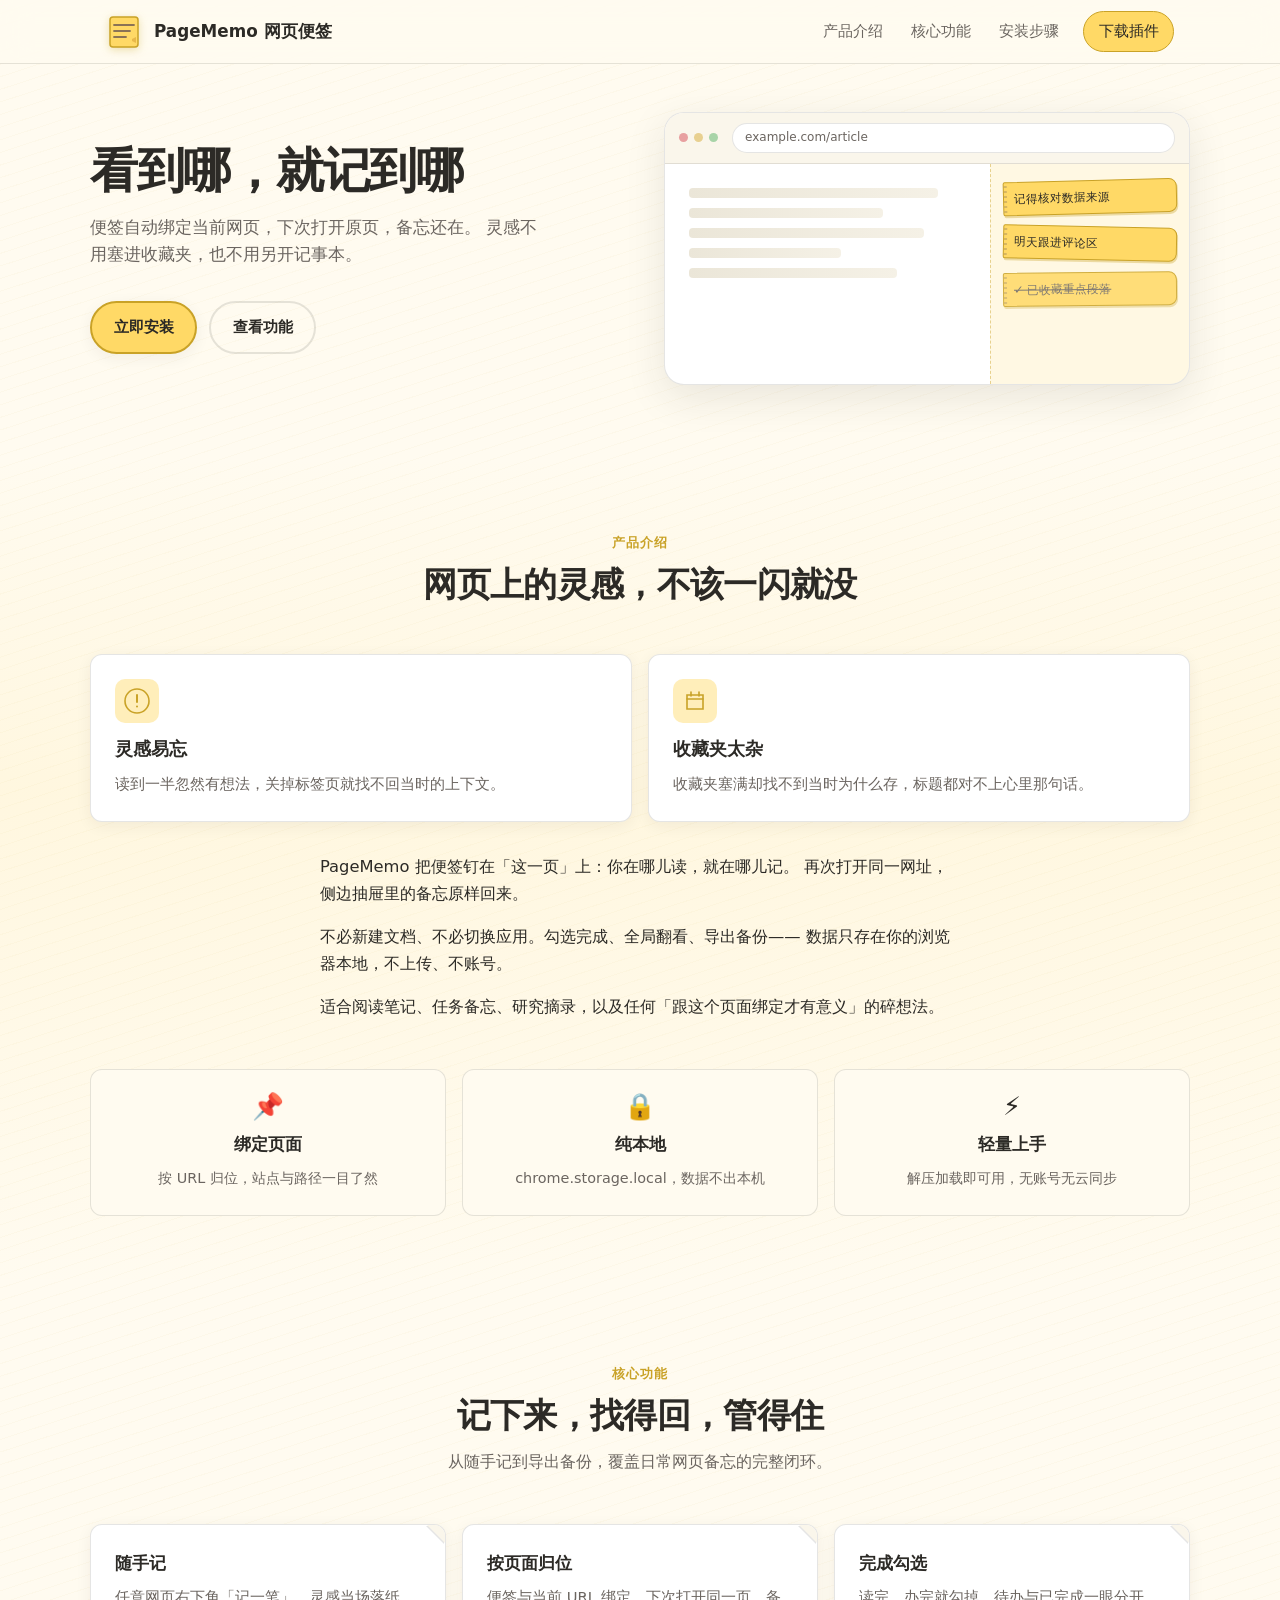
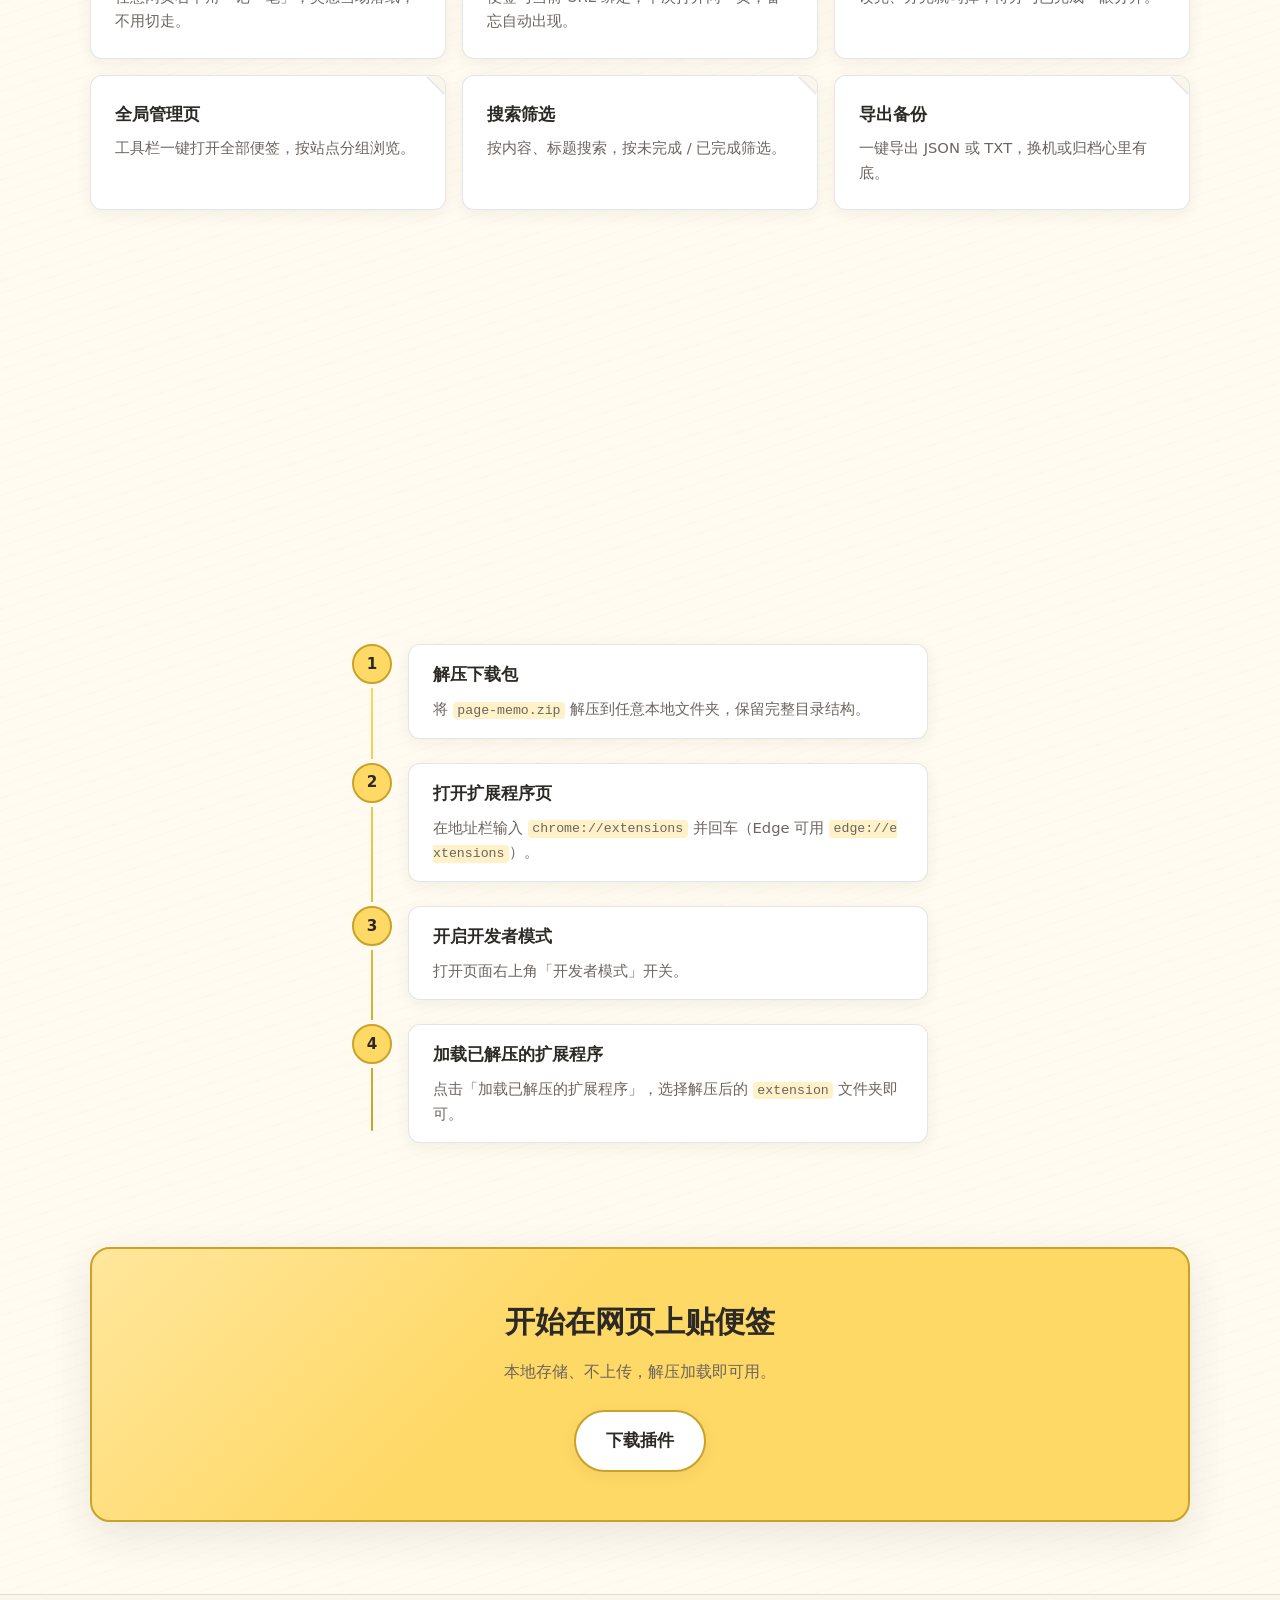
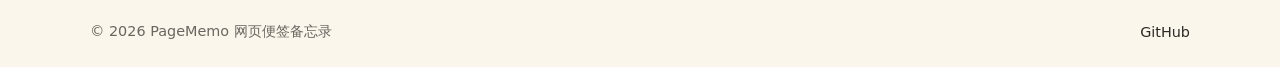
==== docs/index.html @ 7c5191da "feat: 网页便签备忘录插件与官网首版" ====
<!DOCTYPE html>
<html lang="zh-CN">
<head>
  <meta charset="UTF-8" />
  <meta name="viewport" content="width=device-width, initial-scale=1" />
  <meta name="description" content="PageMemo 网页便签备忘录 —— 看到哪，就记到哪。便签自动绑定当前网页，纯本地存储。" />
  <title>PageMemo 网页便签备忘录</title>
  <link rel="stylesheet" href="./css/style.css" />
</head>
<body>
  <!-- ========== 导航 ========== -->
  <header class="site-header" id="top">
    <nav class="nav" aria-label="主导航">
      <a class="brand" href="#top">
        <!-- 内联 SVG Logo：便签纸 -->
        <svg class="brand-logo" width="36" height="36" viewBox="0 0 36 36" aria-hidden="true" focusable="false">
          <rect x="4" y="3" width="28" height="30" rx="3" fill="#FFD966" stroke="#C9A227" stroke-width="1.5"/>
          <path d="M8 11h20M8 17h16M8 23h12" stroke="#8B7355" stroke-width="1.8" stroke-linecap="round"/>
          <path d="M26 27l4 2v-6l-4 2z" fill="#E8B84A"/>
        </svg>
        <span class="brand-text">PageMemo 网页便签</span>
      </a>

      <button
        type="button"
        class="nav-toggle"
        id="nav-toggle"
        aria-controls="nav-menu"
        aria-expanded="false"
        aria-label="打开菜单"
      >
        <span class="nav-toggle-bar" aria-hidden="true"></span>
        <span class="nav-toggle-bar" aria-hidden="true"></span>
        <span class="nav-toggle-bar" aria-hidden="true"></span>
      </button>

      <ul class="nav-menu" id="nav-menu">
        <li><a href="#about">产品介绍</a></li>
        <li><a href="#features">核心功能</a></li>
        <li><a href="#install">安装步骤</a></li>
        <li>
          <a class="nav-cta" href="./download/page-memo.zip" download>下载插件</a>
        </li>
      </ul>
    </nav>
  </header>

  <main>
    <!-- ========== Hero ========== -->
    <section class="hero" aria-labelledby="hero-title">
      <div class="hero-inner">
        <div class="hero-copy reveal">
          <h1 id="hero-title">看到哪，就记到哪</h1>
          <p class="hero-sub">
            便签自动绑定当前网页，下次打开原页，备忘还在。
            灵感不用塞进收藏夹，也不用另开记事本。
          </p>
          <div class="hero-actions">
            <a class="btn btn-primary" href="./download/page-memo.zip" download>立即安装</a>
            <a class="btn btn-ghost" href="#features">查看功能</a>
          </div>
        </div>

        <!-- 纯 CSS 浏览器 + 侧边便签抽屉示意图 -->
        <div class="hero-visual reveal" aria-hidden="true">
          <div class="mock-browser">
            <div class="mock-chrome">
              <span class="mock-dot"></span>
              <span class="mock-dot"></span>
              <span class="mock-dot"></span>
              <div class="mock-url">example.com/article</div>
            </div>
            <div class="mock-body">
              <div class="mock-lines">
                <span class="mock-line w90"></span>
                <span class="mock-line w70"></span>
                <span class="mock-line w85"></span>
                <span class="mock-line w55"></span>
                <span class="mock-line w75"></span>
              </div>
              <div class="mock-drawer">
                <div class="mock-sticky s1">记得核对数据来源</div>
                <div class="mock-sticky s2">明天跟进评论区</div>
                <div class="mock-sticky s3">✓ 已收藏重点段落</div>
              </div>
            </div>
          </div>
        </div>
      </div>
    </section>

    <!-- ========== 产品介绍 ========== -->
    <section class="section about" id="about" aria-labelledby="about-title">
      <div class="section-inner">
        <header class="section-head reveal">
          <p class="eyebrow">产品介绍</p>
          <h2 id="about-title">网页上的灵感，不该一闪就没</h2>
        </header>

        <div class="pain-grid reveal">
          <article class="pain-card">
            <div class="pain-icon" aria-hidden="true">
              <svg width="28" height="28" viewBox="0 0 28 28" fill="none">
                <circle cx="14" cy="14" r="12" stroke="currentColor" stroke-width="1.6"/>
                <path d="M14 8v7M14 19.5h.01" stroke="currentColor" stroke-width="2" stroke-linecap="round"/>
              </svg>
            </div>
            <h3>灵感易忘</h3>
            <p>读到一半忽然有想法，关掉标签页就找不回当时的上下文。</p>
          </article>
          <article class="pain-card">
            <div class="pain-icon" aria-hidden="true">
              <svg width="28" height="28" viewBox="0 0 28 28" fill="none">
                <path d="M6 8h16v14H6z" stroke="currentColor" stroke-width="1.6"/>
                <path d="M10 5v4M18 5v4M6 12h16" stroke="currentColor" stroke-width="1.6" stroke-linecap="round"/>
              </svg>
            </div>
            <h3>收藏夹太杂</h3>
            <p>收藏夹塞满却找不到当时为什么存，标题都对不上心里那句话。</p>
          </article>
        </div>

        <div class="about-copy reveal">
          <p>
            PageMemo 把便签钉在「这一页」上：你在哪儿读，就在哪儿记。
            再次打开同一网址，侧边抽屉里的备忘原样回来。
          </p>
          <p>
            不必新建文档、不必切换应用。勾选完成、全局翻看、导出备份——
            数据只存在你的浏览器本地，不上传、不账号。
          </p>
          <p>
            适合阅读笔记、任务备忘、研究摘录，以及任何「跟这个页面绑定才有意义」的碎想法。
          </p>
        </div>

        <div class="icon-cards reveal">
          <article class="icon-card">
            <span class="icon-card-mark" aria-hidden="true">📌</span>
            <h3>绑定页面</h3>
            <p>按 URL 归位，站点与路径一目了然</p>
          </article>
          <article class="icon-card">
            <span class="icon-card-mark" aria-hidden="true">🔒</span>
            <h3>纯本地</h3>
            <p>chrome.storage.local，数据不出本机</p>
          </article>
          <article class="icon-card">
            <span class="icon-card-mark" aria-hidden="true">⚡</span>
            <h3>轻量上手</h3>
            <p>解压加载即可用，无账号无云同步</p>
          </article>
        </div>
      </div>
    </section>

    <!-- ========== 核心功能 ========== -->
    <section class="section features" id="features" aria-labelledby="features-title">
      <div class="section-inner">
        <header class="section-head reveal">
          <p class="eyebrow">核心功能</p>
          <h2 id="features-title">记下来，找得回，管得住</h2>
          <p class="section-desc">从随手记到导出备份，覆盖日常网页备忘的完整闭环。</p>
        </header>

        <ul class="feature-grid">
          <li class="feature-card reveal">
            <h3>随手记</h3>
            <p>任意网页右下角「记一笔」，灵感当场落纸，不用切走。</p>
          </li>
          <li class="feature-card reveal">
            <h3>按页面归位</h3>
            <p>便签与当前 URL 绑定，下次打开同一页，备忘自动出现。</p>
          </li>
          <li class="feature-card reveal">
            <h3>完成勾选</h3>
            <p>读完、办完就勾掉，待办与已完成一眼分开。</p>
          </li>
          <li class="feature-card reveal">
            <h3>全局管理页</h3>
            <p>工具栏一键打开全部便签，按站点分组浏览。</p>
          </li>
          <li class="feature-card reveal">
            <h3>搜索筛选</h3>
            <p>按内容、标题搜索，按未完成 / 已完成筛选。</p>
          </li>
          <li class="feature-card reveal">
            <h3>导出备份</h3>
            <p>一键导出 JSON 或 TXT，换机或归档心里有底。</p>
          </li>
          <li class="feature-card reveal feature-card--wide">
            <h3>纯本地存储</h3>
            <p>数据仅保存在本机浏览器，不上传服务器，不依赖账号登录。</p>
          </li>
        </ul>
      </div>
    </section>

    <!-- ========== 安装步骤 ========== -->
    <section class="section install" id="install" aria-labelledby="install-title">
      <div class="section-inner">
        <header class="section-head reveal">
          <p class="eyebrow">安装步骤</p>
          <h2 id="install-title">四步加载，即可使用</h2>
          <p class="section-desc">当前为开发者模式安装，打包 zip 后按下列步骤操作。</p>
        </header>

        <ol class="timeline reveal">
          <li class="timeline-item">
            <span class="timeline-num" aria-hidden="true">1</span>
            <div class="timeline-body">
              <h3>解压下载包</h3>
              <p>将 <code>page-memo.zip</code> 解压到任意本地文件夹，保留完整目录结构。</p>
            </div>
          </li>
          <li class="timeline-item">
            <span class="timeline-num" aria-hidden="true">2</span>
            <div class="timeline-body">
              <h3>打开扩展程序页</h3>
              <p>在地址栏输入 <code>chrome://extensions</code> 并回车（Edge 可用 <code>edge://extensions</code>）。</p>
            </div>
          </li>
          <li class="timeline-item">
            <span class="timeline-num" aria-hidden="true">3</span>
            <div class="timeline-body">
              <h3>开启开发者模式</h3>
              <p>打开页面右上角「开发者模式」开关。</p>
            </div>
          </li>
          <li class="timeline-item">
            <span class="timeline-num" aria-hidden="true">4</span>
            <div class="timeline-body">
              <h3>加载已解压的扩展程序</h3>
              <p>点击「加载已解压的扩展程序」，选择解压后的 <code>extension</code> 文件夹即可。</p>
            </div>
          </li>
        </ol>
      </div>
    </section>

    <!-- ========== CTA ========== -->
    <section class="section cta" id="download" aria-labelledby="cta-title">
      <div class="cta-panel reveal">
        <h2 id="cta-title">开始在网页上贴便签</h2>
        <p>本地存储、不上传，解压加载即可用。</p>
        <a class="btn btn-primary btn-lg" href="./download/page-memo.zip" download>下载插件</a>
      </div>
    </section>
  </main>

  <!-- ========== 页脚 ========== -->
  <footer class="site-footer">
    <div class="footer-inner">
      <p class="footer-copy">© 2026 PageMemo 网页便签备忘录</p>
      <p class="footer-links">
        <a href="https://github.com/yourname/page-memo" rel="noopener noreferrer" target="_blank">GitHub</a>
      </p>
    </div>
  </footer>

  <script src="./js/main.js"></script>
</body>
</html>
---- docs/css/style.css ----
/* ========================================
   PageMemo 官方宣传站 — 全局样式
   便签黄 + 暖白纸张质感，无外部依赖
   ======================================== */

:root {
  /* 品牌色 */
  --memo-yellow: #FFD966;
  --memo-yellow-deep: #E8B84A;
  --accent: #C9A227;
  --paper: #FFFBF0;
  --paper-dark: #FAF6EB;
  --ink: #2C2A26;
  --muted: #6B6560;
  --line: rgba(44, 42, 38, 0.12);
  --shadow: 0 12px 40px rgba(44, 42, 38, 0.1);
  --shadow-soft: 0 4px 16px rgba(44, 42, 38, 0.06);

  /* 间距 / 圆角 */
  --space-1: 0.25rem;
  --space-2: 0.5rem;
  --space-3: 0.75rem;
  --space-4: 1rem;
  --space-5: 1.5rem;
  --space-6: 2rem;
  --space-7: 3rem;
  --space-8: 4.5rem;
  --radius-sm: 6px;
  --radius: 12px;
  --radius-lg: 20px;
  --max-width: 1100px;

  /* 字体 */
  --font: "PingFang SC", "Microsoft YaHei", "Hiragino Sans GB", "Noto Sans SC",
    system-ui, -apple-system, sans-serif;
  --header-h: 64px;
}

/* ---------- 基础重置 ---------- */
*,
*::before,
*::after {
  box-sizing: border-box;
}

html {
  scroll-behavior: smooth;
  scroll-padding-top: calc(var(--header-h) + 12px);
}

body {
  margin: 0;
  font-family: var(--font);
  font-size: 16px;
  line-height: 1.65;
  color: var(--ink);
  background-color: var(--paper);
  /* 极淡斜纹纸感，无外部图片 */
  background-image:
    repeating-linear-gradient(
      -18deg,
      transparent,
      transparent 11px,
      rgba(201, 162, 39, 0.035) 11px,
      rgba(201, 162, 39, 0.035) 12px
    );
  overflow-x: hidden;
  -webkit-font-smoothing: antialiased;
}

img,
svg {
  max-width: 100%;
  display: block;
}

a {
  color: var(--accent);
  text-decoration: none;
}

a:hover {
  text-decoration: underline;
}

ul,
ol {
  margin: 0;
  padding: 0;
  list-style: none;
}

h1,
h2,
h3,
p {
  margin: 0;
}

code {
  font-family: ui-monospace, "Cascadia Code", "Consolas", monospace;
  font-size: 0.9em;
  background: rgba(255, 217, 102, 0.35);
  padding: 0.1em 0.35em;
  border-radius: 4px;
  word-break: break-all;
}

/* ---------- 布局容器 ---------- */
.section {
  padding: var(--space-8) var(--space-4);
}

.section-inner {
  max-width: var(--max-width);
  margin: 0 auto;
}

.section-head {
  text-align: center;
  margin-bottom: var(--space-7);
  max-width: 36rem;
  margin-left: auto;
  margin-right: auto;
}

.section-head h2 {
  font-size: clamp(1.6rem, 4vw, 2.15rem);
  font-weight: 700;
  letter-spacing: -0.02em;
  line-height: 1.25;
  margin-top: var(--space-2);
}

.section-desc {
  margin-top: var(--space-3);
  color: var(--muted);
}

.eyebrow {
  display: inline-block;
  font-size: 0.8rem;
  font-weight: 600;
  letter-spacing: 0.08em;
  text-transform: uppercase;
  color: var(--accent);
}

/* ---------- 按钮 ---------- */
.btn {
  display: inline-flex;
  align-items: center;
  justify-content: center;
  gap: var(--space-2);
  padding: 0.75rem 1.35rem;
  border-radius: 999px;
  font-family: inherit;
  font-size: 0.95rem;
  font-weight: 600;
  border: 2px solid transparent;
  cursor: pointer;
  text-decoration: none;
  transition: transform 0.15s ease, box-shadow 0.15s ease, background 0.15s ease;
}

.btn:hover {
  text-decoration: none;
  transform: translateY(-1px);
}

.btn:active {
  transform: translateY(0);
}

.btn-primary {
  background: var(--memo-yellow);
  color: var(--ink);
  border-color: var(--accent);
  box-shadow: var(--shadow-soft);
}

.btn-primary:hover {
  background: var(--memo-yellow-deep);
}

.btn-ghost {
  background: transparent;
  color: var(--ink);
  border-color: var(--line);
}

.btn-ghost:hover {
  border-color: var(--accent);
  background: rgba(255, 217, 102, 0.2);
}

.btn-lg {
  padding: 0.95rem 1.85rem;
  font-size: 1.05rem;
}

/* ---------- 导航：吸顶 + 毛玻璃 ---------- */
.site-header {
  position: sticky;
  top: 0;
  z-index: 100;
  height: var(--header-h);
  background: rgba(255, 251, 240, 0.78);
  backdrop-filter: blur(14px);
  -webkit-backdrop-filter: blur(14px);
  border-bottom: 1px solid var(--line);
}

.nav {
  max-width: var(--max-width);
  height: 100%;
  margin: 0 auto;
  padding: 0 var(--space-4);
  display: flex;
  align-items: center;
  justify-content: space-between;
  gap: var(--space-4);
}

.brand {
  display: flex;
  align-items: center;
  gap: var(--space-3);
  color: var(--ink);
  text-decoration: none;
  font-weight: 700;
  font-size: 1.05rem;
  flex-shrink: 0;
}

.brand:hover {
  text-decoration: none;
}

.brand-logo {
  flex-shrink: 0;
  filter: drop-shadow(0 2px 4px rgba(201, 162, 39, 0.35));
}

.brand-text {
  white-space: nowrap;
}

.nav-menu {
  display: flex;
  align-items: center;
  gap: var(--space-1);
}

.nav-menu a {
  display: block;
  padding: var(--space-2) var(--space-3);
  color: var(--muted);
  font-weight: 500;
  font-size: 0.95rem;
  border-radius: var(--radius-sm);
  text-decoration: none;
  transition: color 0.15s ease, background 0.15s ease;
}

.nav-menu a:hover,
.nav-menu a.is-active {
  color: var(--ink);
  background: rgba(255, 217, 102, 0.35);
  text-decoration: none;
}

.nav-cta {
  margin-left: var(--space-2);
  background: var(--memo-yellow) !important;
  color: var(--ink) !important;
  border: 1.5px solid var(--accent);
  padding: 0.45rem 0.9rem !important;
  border-radius: 999px !important;
}

.nav-cta:hover {
  background: var(--memo-yellow-deep) !important;
}

/* 汉堡按钮 */
.nav-toggle {
  display: none;
  flex-direction: column;
  justify-content: center;
  gap: 5px;
  width: 44px;
  height: 44px;
  padding: 10px;
  border: 1px solid var(--line);
  border-radius: var(--radius-sm);
  background: var(--paper);
  cursor: pointer;
}

.nav-toggle-bar {
  display: block;
  height: 2px;
  width: 100%;
  background: var(--ink);
  border-radius: 1px;
  transition: transform 0.2s ease, opacity 0.2s ease;
}

.nav-toggle[aria-expanded="true"] .nav-toggle-bar:nth-child(1) {
  transform: translateY(7px) rotate(45deg);
}

.nav-toggle[aria-expanded="true"] .nav-toggle-bar:nth-child(2) {
  opacity: 0;
}

.nav-toggle[aria-expanded="true"] .nav-toggle-bar:nth-child(3) {
  transform: translateY(-7px) rotate(-45deg);
}

/* ---------- Hero ---------- */
.hero {
  padding: var(--space-7) var(--space-4) var(--space-8);
}

.hero-inner {
  max-width: var(--max-width);
  margin: 0 auto;
  display: grid;
  grid-template-columns: 1fr 1fr;
  gap: var(--space-7);
  align-items: center;
}

.hero-copy h1 {
  font-size: clamp(2rem, 5vw, 3rem);
  font-weight: 800;
  letter-spacing: -0.03em;
  line-height: 1.15;
}

.hero-sub {
  margin-top: var(--space-4);
  color: var(--muted);
  font-size: 1.05rem;
  max-width: 28rem;
}

.hero-actions {
  margin-top: var(--space-6);
  display: flex;
  flex-wrap: wrap;
  gap: var(--space-3);
}

/* Hero 示意图：浏览器 + 侧边便签 */
.hero-visual {
  position: relative;
  min-width: 0;
}

.mock-browser {
  background: #fff;
  border: 1.5px solid var(--line);
  border-radius: var(--radius-lg);
  box-shadow: var(--shadow);
  overflow: hidden;
}

.mock-chrome {
  display: flex;
  align-items: center;
  gap: 6px;
  padding: 10px 14px;
  background: var(--paper-dark);
  border-bottom: 1px solid var(--line);
}

.mock-dot {
  width: 9px;
  height: 9px;
  border-radius: 50%;
  background: #ddd5c4;
}

.mock-dot:nth-child(1) { background: #e8a0a0; }
.mock-dot:nth-child(2) { background: #e8d090; }
.mock-dot:nth-child(3) { background: #a8d4a8; }

.mock-url {
  flex: 1;
  margin-left: 8px;
  padding: 4px 12px;
  font-size: 0.75rem;
  color: var(--muted);
  background: #fff;
  border: 1px solid var(--line);
  border-radius: 999px;
  white-space: nowrap;
  overflow: hidden;
  text-overflow: ellipsis;
}

.mock-body {
  display: grid;
  grid-template-columns: 1fr minmax(120px, 38%);
  min-height: 220px;
}

.mock-lines {
  padding: var(--space-5);
  display: flex;
  flex-direction: column;
  gap: 10px;
}

.mock-line {
  display: block;
  height: 10px;
  border-radius: 4px;
  background: linear-gradient(90deg, #ebe6d8, #f5f1e6);
}

.mock-line.w90 { width: 90%; }
.mock-line.w70 { width: 70%; }
.mock-line.w85 { width: 85%; }
.mock-line.w55 { width: 55%; }
.mock-line.w75 { width: 75%; }

.mock-drawer {
  background: rgba(255, 217, 102, 0.18);
  border-left: 1px dashed rgba(201, 162, 39, 0.45);
  padding: var(--space-4) var(--space-3);
  display: flex;
  flex-direction: column;
  gap: var(--space-3);
}

.mock-sticky {
  background: var(--memo-yellow);
  border: 1px solid var(--accent);
  border-radius: 2px 8px 8px 2px;
  padding: 8px 10px;
  font-size: 0.72rem;
  line-height: 1.4;
  color: var(--ink);
  box-shadow: 1px 2px 0 rgba(201, 162, 39, 0.35);
  /* 左侧撕痕感 */
  position: relative;
}

.mock-sticky::before {
  content: "";
  position: absolute;
  left: 0;
  top: 0;
  bottom: 0;
  width: 3px;
  background: repeating-linear-gradient(
    to bottom,
    transparent 0 3px,
    rgba(139, 115, 85, 0.35) 3px 5px
  );
}

.mock-sticky.s1 { transform: rotate(-1.5deg); }
.mock-sticky.s2 { transform: rotate(1.2deg); }
.mock-sticky.s3 {
  transform: rotate(-0.6deg);
  opacity: 0.85;
  text-decoration: line-through;
  color: var(--muted);
}

/* ---------- 产品介绍 ---------- */
.about {
  background: linear-gradient(180deg, transparent, rgba(255, 217, 102, 0.12) 40%, transparent);
}

.pain-grid {
  display: grid;
  grid-template-columns: 1fr 1fr;
  gap: var(--space-4);
  margin-bottom: var(--space-6);
}

.pain-card {
  background: #fff;
  border: 1px solid var(--line);
  border-radius: var(--radius);
  padding: var(--space-5);
  box-shadow: var(--shadow-soft);
}

.pain-icon {
  width: 44px;
  height: 44px;
  display: flex;
  align-items: center;
  justify-content: center;
  border-radius: 10px;
  background: rgba(255, 217, 102, 0.45);
  color: var(--accent);
  margin-bottom: var(--space-3);
}

.pain-card h3 {
  font-size: 1.1rem;
  margin-bottom: var(--space-2);
}

.pain-card p {
  color: var(--muted);
  font-size: 0.95rem;
}

.about-copy {
  max-width: 40rem;
  margin: 0 auto var(--space-7);
}

.about-copy p + p {
  margin-top: var(--space-4);
}

.about-copy p {
  color: var(--ink);
  font-size: 1.02rem;
}

.icon-cards {
  display: grid;
  grid-template-columns: repeat(3, 1fr);
  gap: var(--space-4);
}

.icon-card {
  text-align: center;
  padding: var(--space-5) var(--space-4);
  background: var(--paper);
  border: 1px solid var(--line);
  border-radius: var(--radius);
}

.icon-card-mark {
  font-size: 1.6rem;
  display: block;
  margin-bottom: var(--space-3);
  line-height: 1;
}

.icon-card h3 {
  font-size: 1.05rem;
  margin-bottom: var(--space-2);
}

.icon-card p {
  color: var(--muted);
  font-size: 0.9rem;
}

/* ---------- 核心功能 ---------- */
.feature-grid {
  display: grid;
  grid-template-columns: repeat(3, 1fr);
  gap: var(--space-4);
}

.feature-card {
  background: #fff;
  border: 1px solid var(--line);
  border-radius: var(--radius);
  padding: var(--space-5);
  box-shadow: var(--shadow-soft);
  /* 便签角微折 */
  position: relative;
  overflow: hidden;
}

.feature-card::after {
  content: "";
  position: absolute;
  top: 0;
  right: 0;
  border-width: 0 18px 18px 0;
  border-style: solid;
  border-color: transparent var(--paper-dark) transparent transparent;
  filter: drop-shadow(-1px 1px 0 var(--line));
}

.feature-card h3 {
  font-size: 1.08rem;
  margin-bottom: var(--space-2);
  padding-right: var(--space-4);
}

.feature-card p {
  color: var(--muted);
  font-size: 0.92rem;
}

.feature-card--wide {
  grid-column: 1 / -1;
  background: linear-gradient(135deg, #fff 60%, rgba(255, 217, 102, 0.35));
  border-color: rgba(201, 162, 39, 0.35);
}

/* ---------- 安装时间线 ---------- */
.timeline {
  max-width: 36rem;
  margin: 0 auto;
  position: relative;
  padding-left: 0;
}

.timeline::before {
  content: "";
  position: absolute;
  left: 19px;
  top: 12px;
  bottom: 12px;
  width: 2px;
  background: linear-gradient(to bottom, var(--memo-yellow), var(--accent));
  border-radius: 1px;
}

.timeline-item {
  display: grid;
  grid-template-columns: 40px 1fr;
  gap: var(--space-4);
  align-items: start;
  margin-bottom: var(--space-5);
  position: relative;
}

.timeline-item:last-child {
  margin-bottom: 0;
}

.timeline-num {
  width: 40px;
  height: 40px;
  border-radius: 50%;
  background: var(--memo-yellow);
  border: 2px solid var(--accent);
  display: flex;
  align-items: center;
  justify-content: center;
  font-weight: 700;
  font-size: 0.95rem;
  z-index: 1;
  box-shadow: 0 0 0 4px var(--paper);
}

.timeline-body {
  background: #fff;
  border: 1px solid var(--line);
  border-radius: var(--radius);
  padding: var(--space-4) var(--space-5);
  box-shadow: var(--shadow-soft);
}

.timeline-body h3 {
  font-size: 1.05rem;
  margin-bottom: var(--space-2);
}

.timeline-body p {
  color: var(--muted);
  font-size: 0.92rem;
}

/* ---------- CTA ---------- */
.cta {
  padding-top: var(--space-6);
  padding-bottom: var(--space-8);
}

.cta-panel {
  max-width: var(--max-width);
  margin: 0 auto;
  text-align: center;
  padding: var(--space-7) var(--space-5);
  background: var(--memo-yellow);
  border: 2px solid var(--accent);
  border-radius: var(--radius-lg);
  box-shadow: var(--shadow);
  /* 纸张折角装饰 */
  background-image:
    linear-gradient(135deg, rgba(255, 255, 255, 0.35) 0%, transparent 40%);
}

.cta-panel h2 {
  font-size: clamp(1.4rem, 3.5vw, 1.9rem);
  margin-bottom: var(--space-3);
}

.cta-panel p {
  color: var(--muted);
  margin-bottom: var(--space-5);
}

.cta-panel .btn-primary {
  background: #fff;
}

.cta-panel .btn-primary:hover {
  background: var(--paper);
}

/* ---------- Footer ---------- */
.site-footer {
  border-top: 1px solid var(--line);
  padding: var(--space-5) var(--space-4);
  background: var(--paper-dark);
}

.footer-inner {
  max-width: var(--max-width);
  margin: 0 auto;
  display: flex;
  flex-wrap: wrap;
  align-items: center;
  justify-content: space-between;
  gap: var(--space-3);
}

.footer-copy {
  color: var(--muted);
  font-size: 0.9rem;
}

.footer-links a {
  color: var(--ink);
  font-weight: 500;
  font-size: 0.9rem;
}

/* ---------- 滚动淡入 ---------- */
.reveal {
  opacity: 0;
  transform: translateY(22px);
  transition: opacity 0.55s ease, transform 0.55s ease;
}

.reveal.is-visible {
  opacity: 1;
  transform: translateY(0);
}

@media (prefers-reduced-motion: reduce) {
  html {
    scroll-behavior: auto;
  }

  .reveal {
    opacity: 1;
    transform: none;
    transition: none;
  }

  .btn:hover {
    transform: none;
  }
}

/* ---------- 响应式 ---------- */
@media (max-width: 900px) {
  .hero-inner {
    grid-template-columns: 1fr;
    gap: var(--space-6);
  }

  .hero-visual {
    max-width: 480px;
    margin: 0 auto;
    width: 100%;
  }

  .feature-grid {
    grid-template-columns: 1fr 1fr;
  }

  .feature-card--wide {
    grid-column: 1 / -1;
  }
}

@media (max-width: 767px) {
  .nav-toggle {
    display: flex;
  }

  .nav-menu {
    position: fixed;
    top: var(--header-h);
    left: 0;
    right: 0;
    flex-direction: column;
    align-items: stretch;
    gap: 0;
    padding: var(--space-3);
    background: rgba(255, 251, 240, 0.96);
    backdrop-filter: blur(14px);
    -webkit-backdrop-filter: blur(14px);
    border-bottom: 1px solid var(--line);
    box-shadow: var(--shadow-soft);
    transform: translateY(-120%);
    opacity: 0;
    visibility: hidden;
    transition: transform 0.25s ease, opacity 0.25s ease, visibility 0.25s;
    z-index: 99;
  }

  .nav-menu.is-open {
    transform: translateY(0);
    opacity: 1;
    visibility: visible;
  }

  .nav-menu a {
    padding: var(--space-3) var(--space-4);
  }

  .nav-cta {
    margin: var(--space-2) var(--space-3) var(--space-3) !important;
    text-align: center;
  }

  .pain-grid,
  .icon-cards,
  .feature-grid {
    grid-template-columns: 1fr;
  }

  .feature-card--wide {
    grid-column: auto;
  }

  .section {
    padding: var(--space-7) var(--space-4);
  }

  .brand-text {
    font-size: 0.95rem;
  }
}

@media (max-width: 400px) {
  .hero-actions {
    flex-direction: column;
    align-items: stretch;
  }

  .btn {
    width: 100%;
  }

  .mock-body {
    grid-template-columns: 1fr;
  }

  .mock-drawer {
    border-left: none;
    border-top: 1px dashed rgba(201, 162, 39, 0.45);
    flex-direction: row;
    flex-wrap: wrap;
  }

  .mock-sticky {
    flex: 1 1 40%;
    font-size: 0.65rem;
  }

  .footer-inner {
    flex-direction: column;
    text-align: center;
  }
}

/* 320px：防止横向溢出 */
@media (max-width: 320px) {
  body {
    font-size: 15px;
  }

  .nav,
  .section,
  .hero {
    padding-left: 12px;
    padding-right: 12px;
  }

  .brand-text {
    max-width: 11rem;
    overflow: hidden;
    text-overflow: ellipsis;
  }

  .timeline::before {
    left: 15px;
  }

  .timeline-item {
    grid-template-columns: 32px 1fr;
    gap: var(--space-3);
  }

  .timeline-num {
    width: 32px;
    height: 32px;
    font-size: 0.85rem;
  }
}
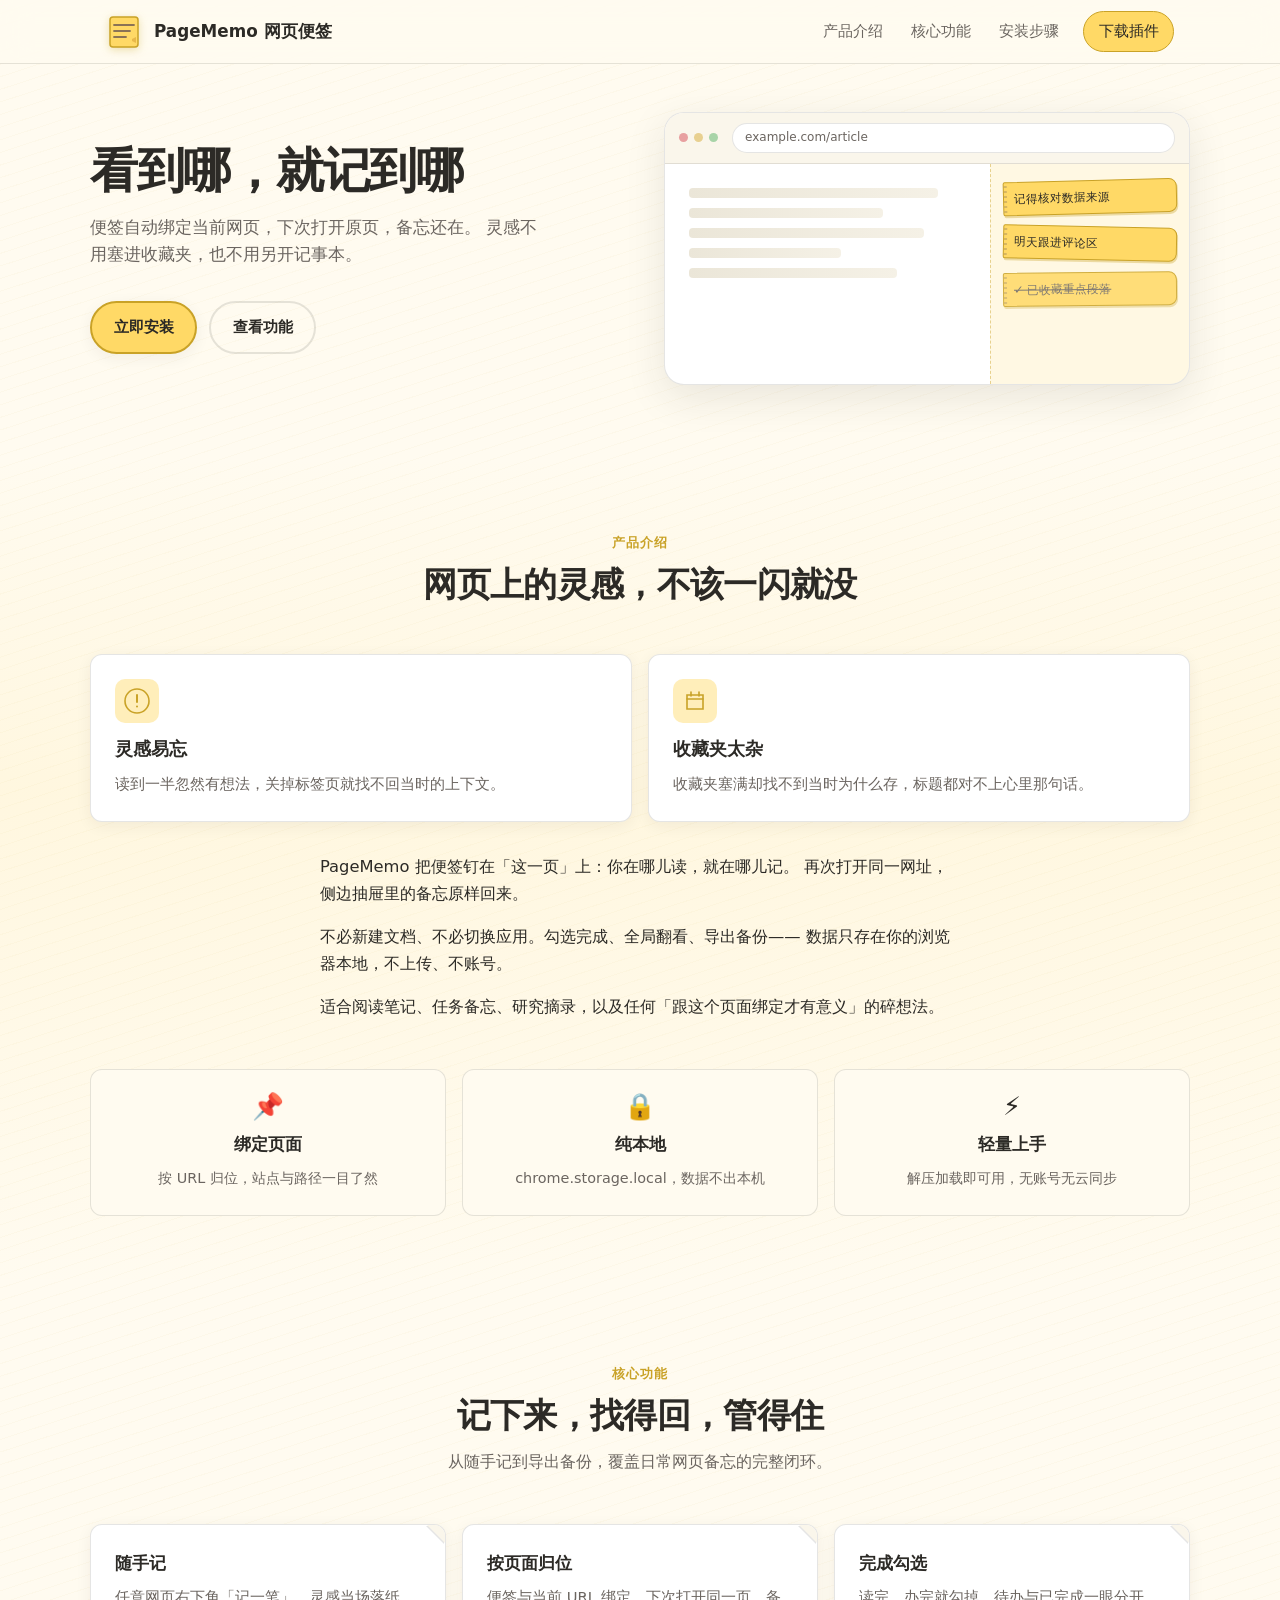
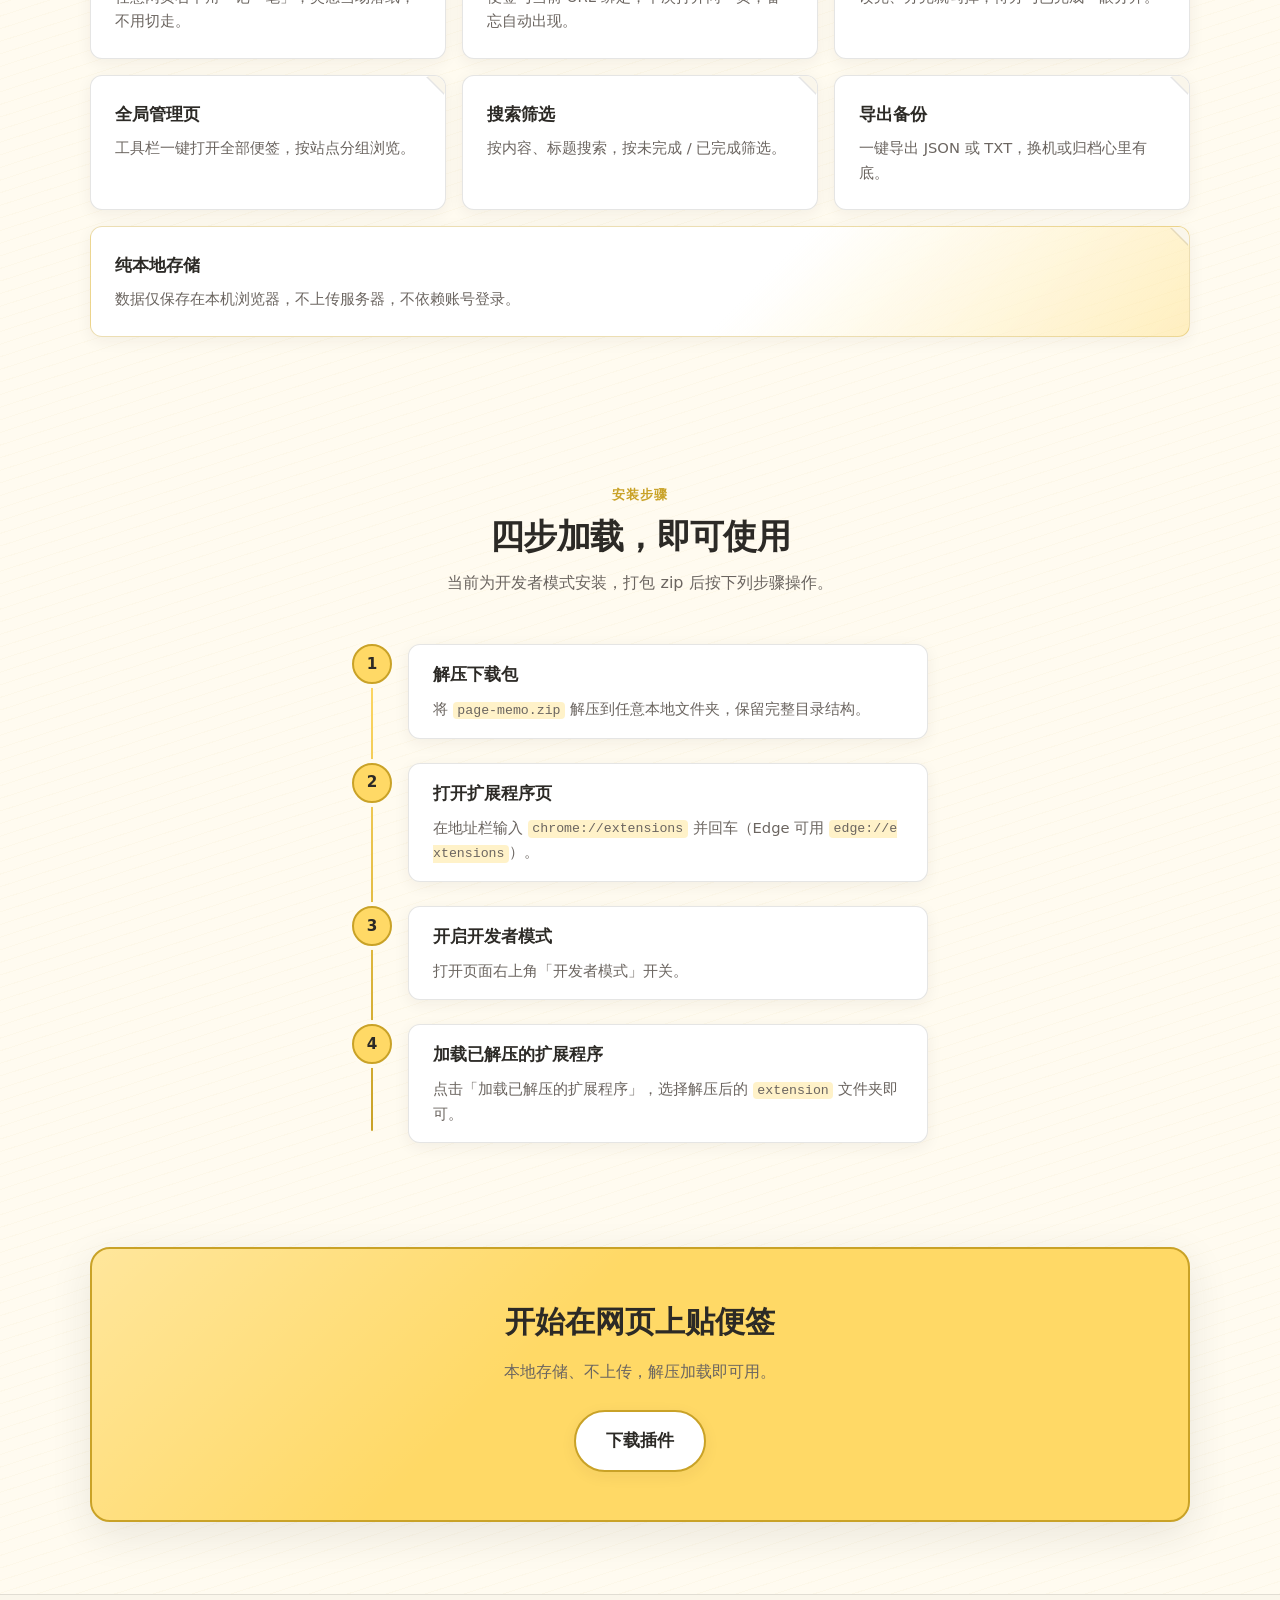
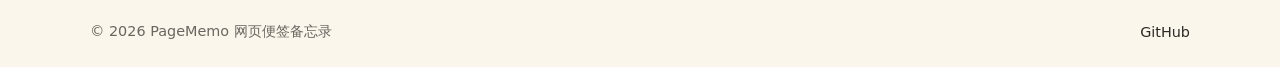
==== commit a9ab2f8b: "docs: 更新官网页脚 GitHub 链接" ====
--- a/docs/index.html
+++ b/docs/index.html
@@ -253,7 +253,7 @@
     <div class="footer-inner">
       <p class="footer-copy">© 2026 PageMemo 网页便签备忘录</p>
       <p class="footer-links">
-        <a href="https://github.com/yourname/page-memo" rel="noopener noreferrer" target="_blank">GitHub</a>
+        <a href="https://github.com/hurong111/page-memo" rel="noopener noreferrer" target="_blank">GitHub</a>
       </p>
     </div>
   </footer>
